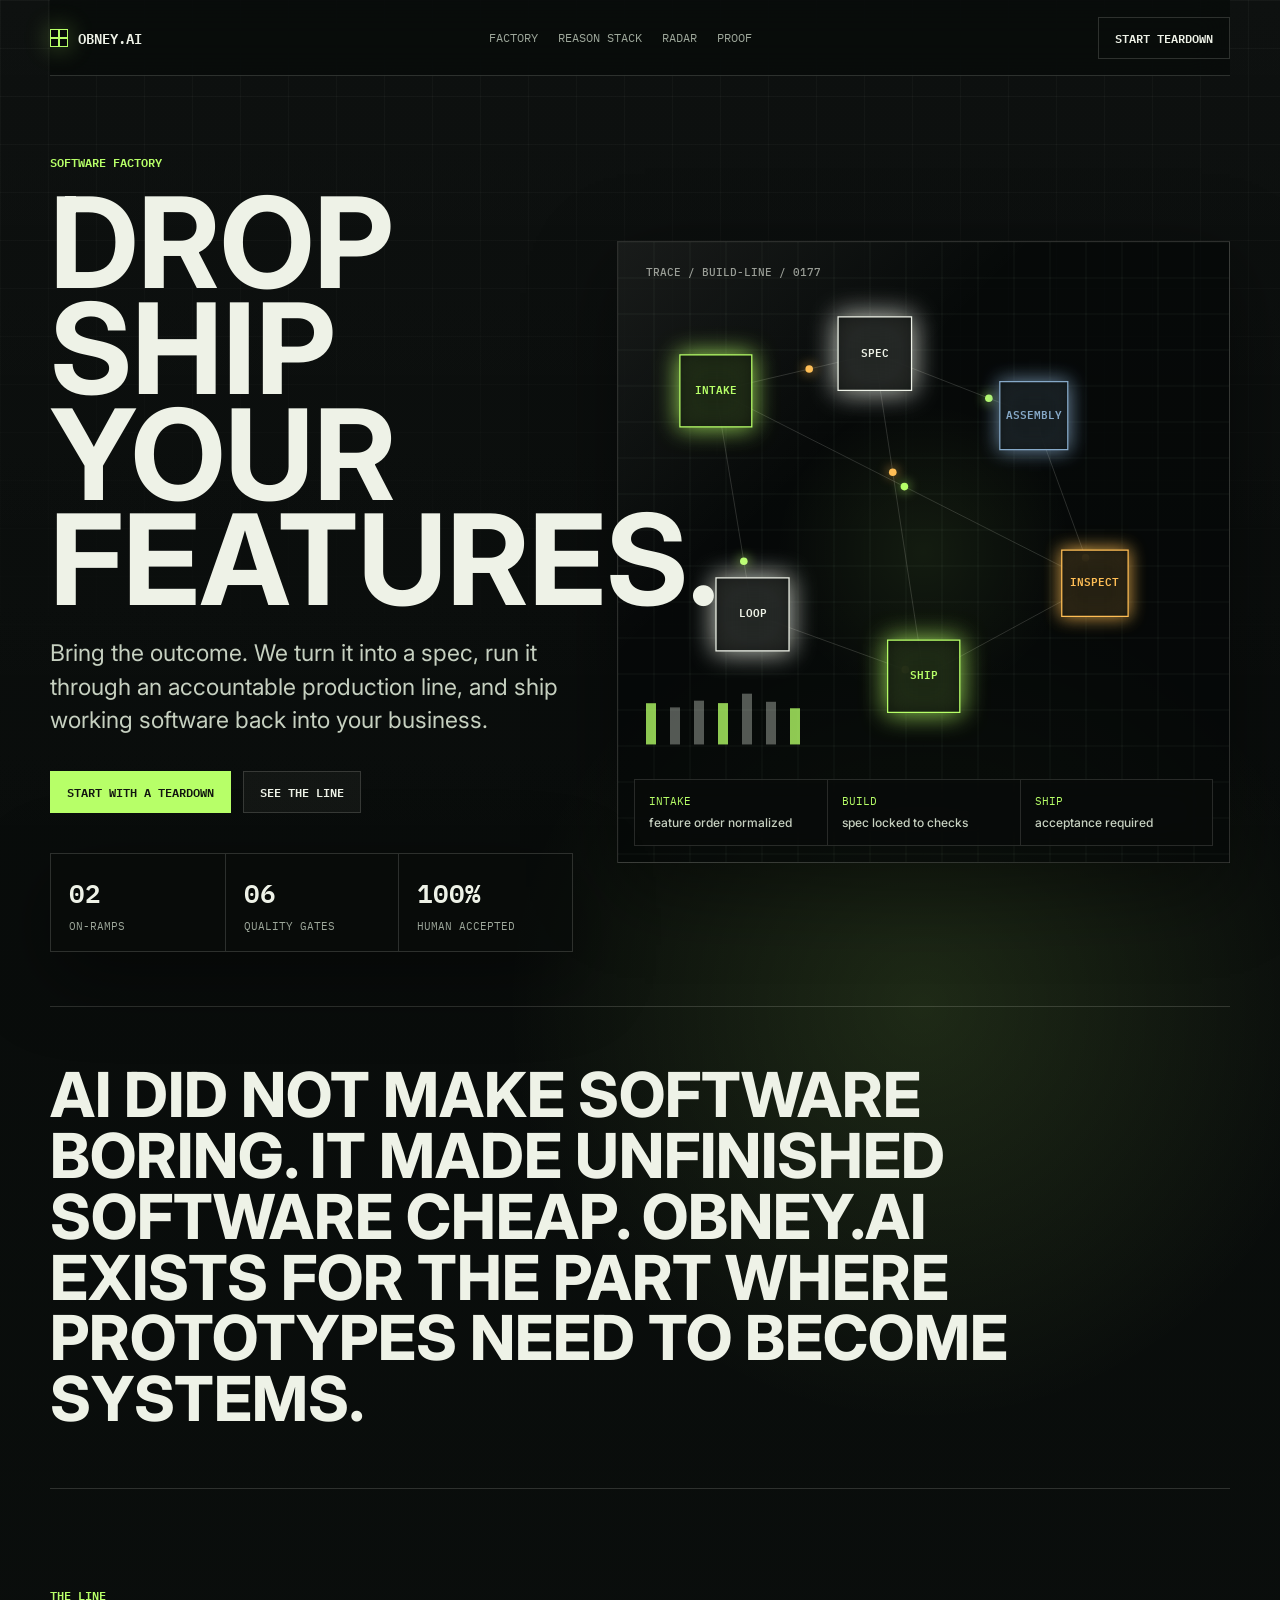
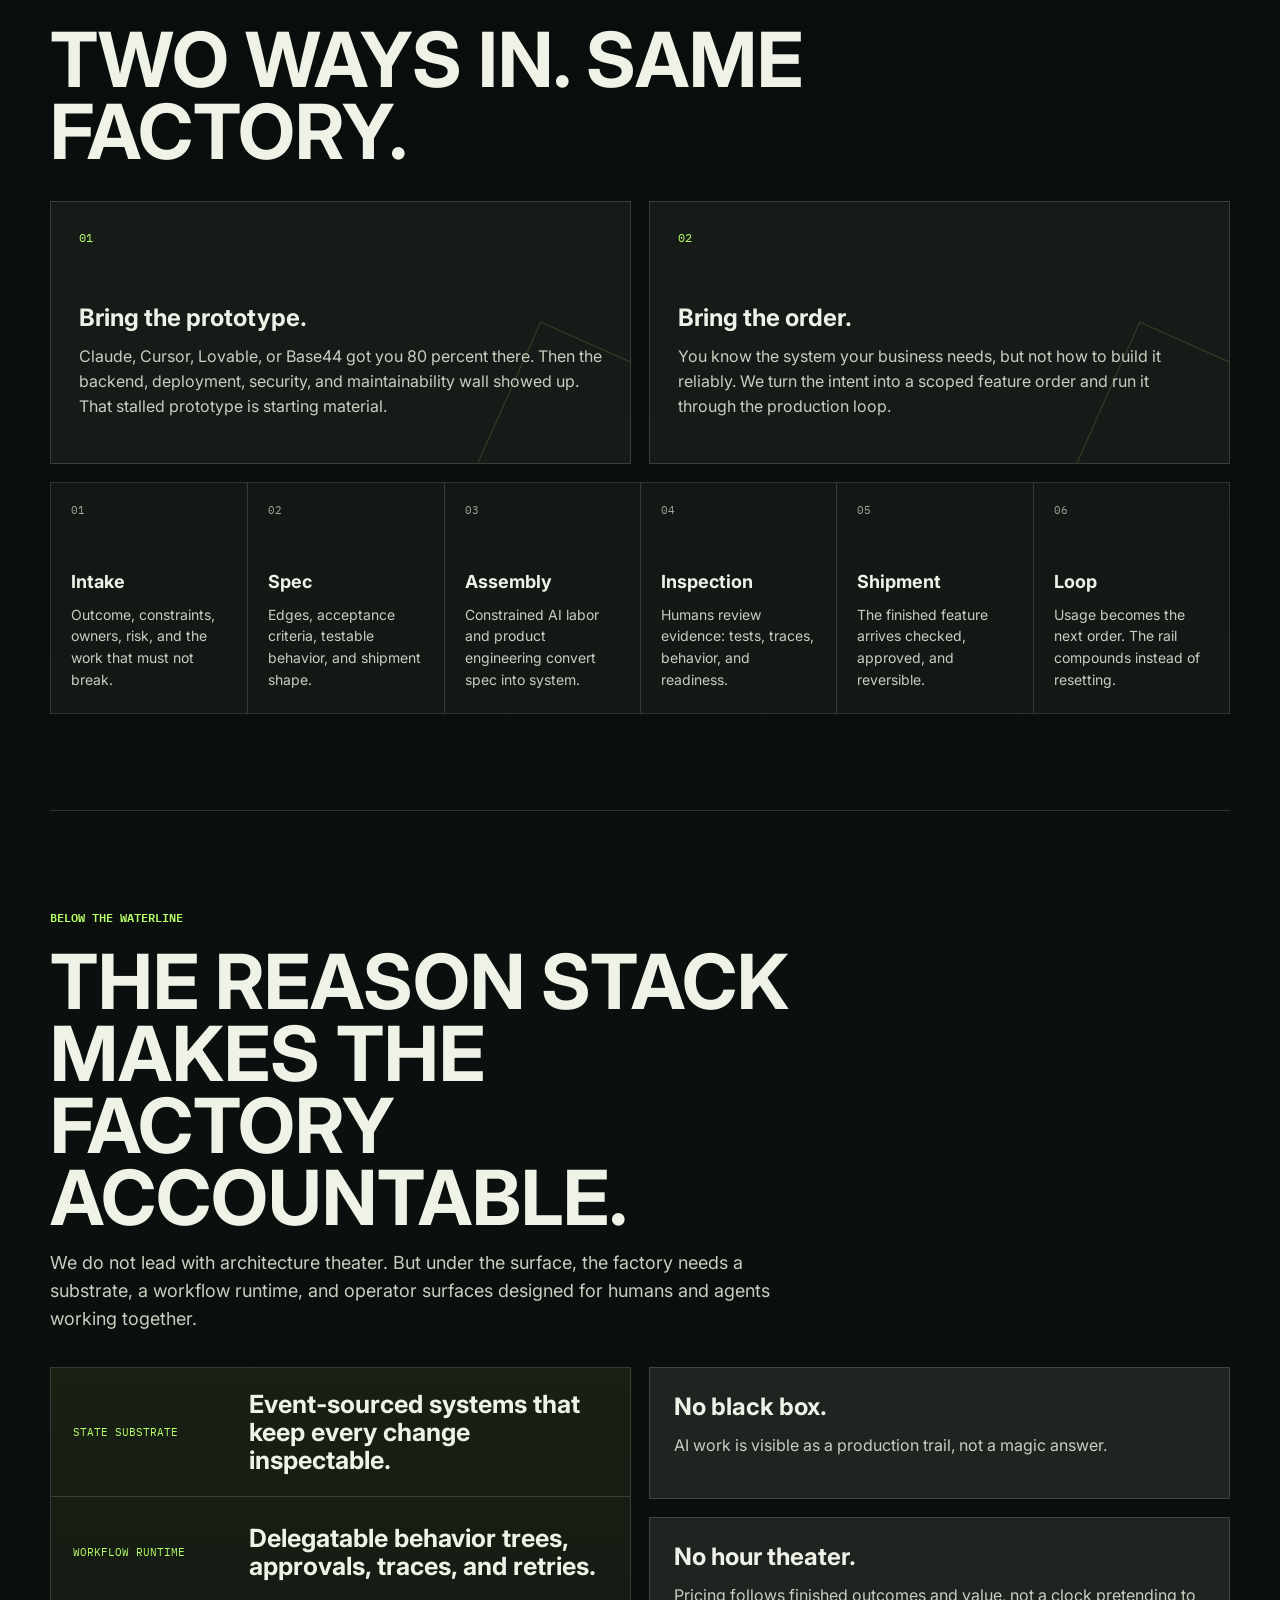
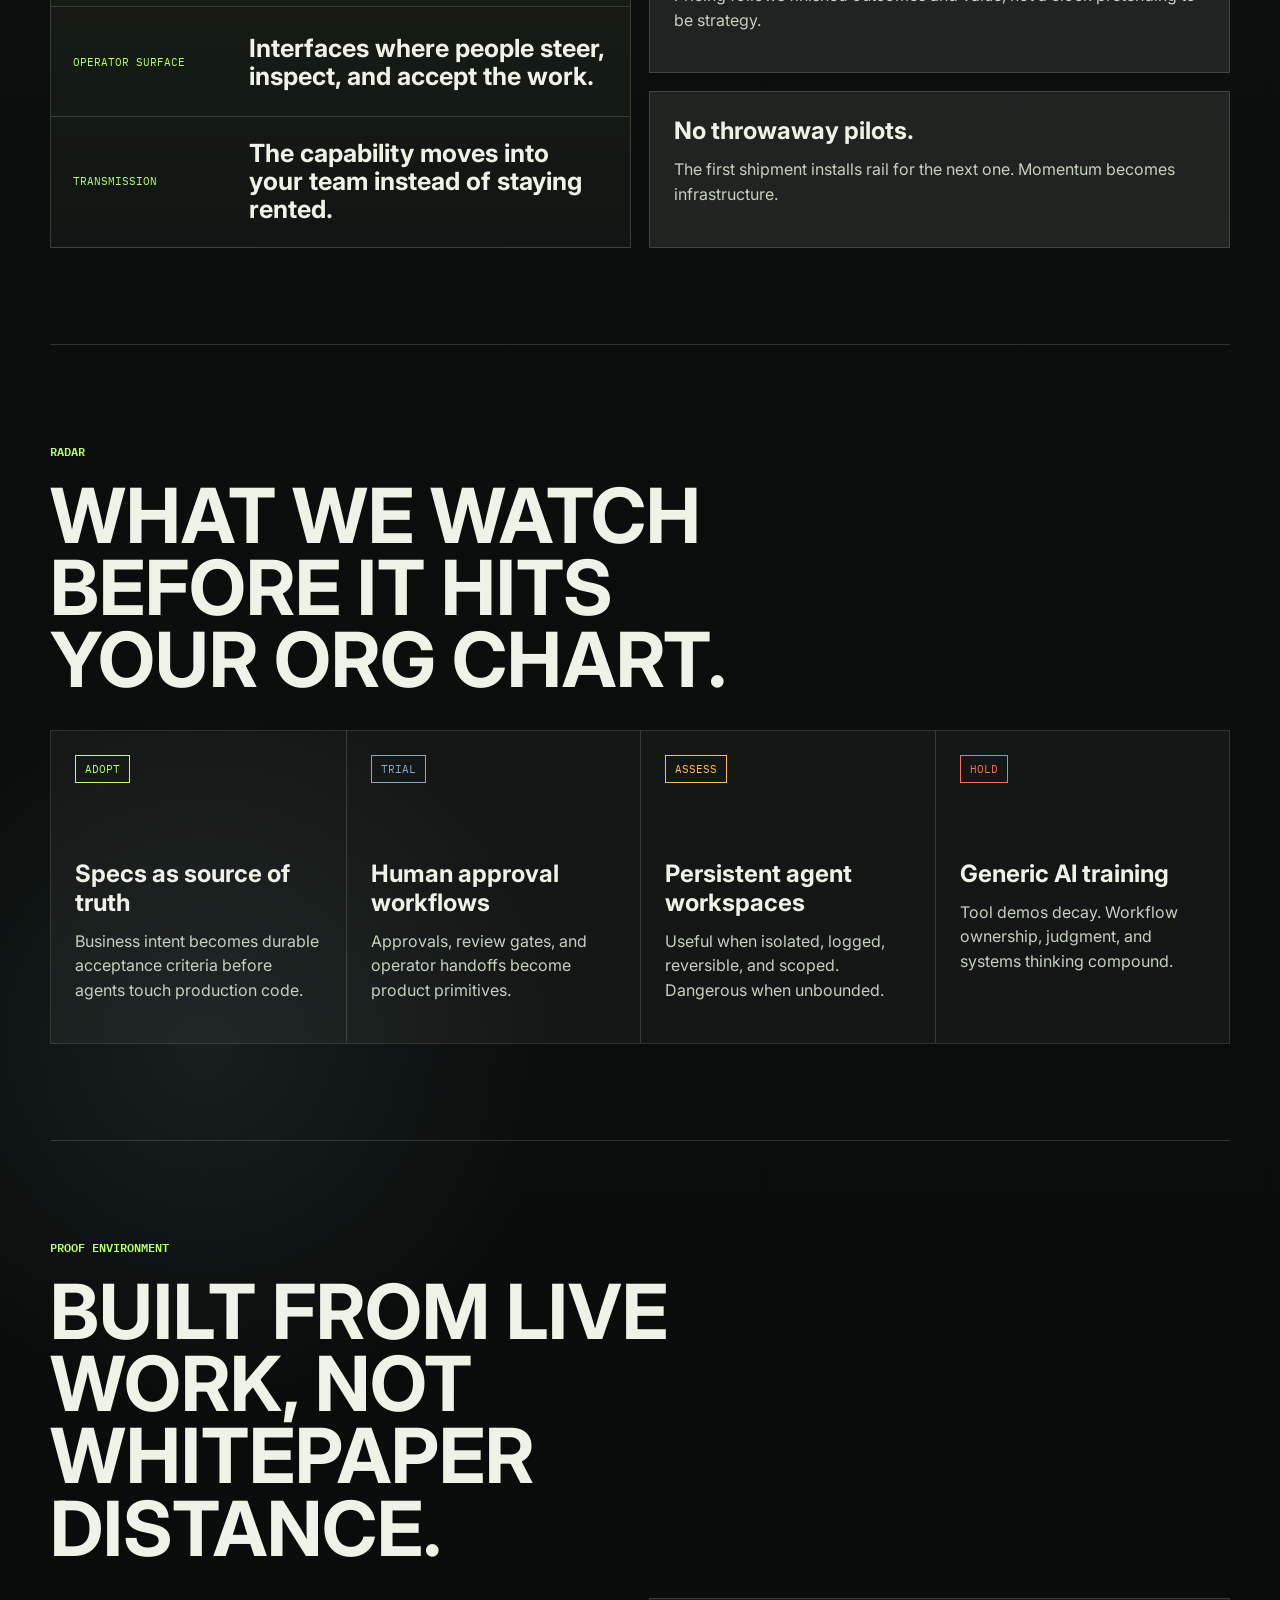
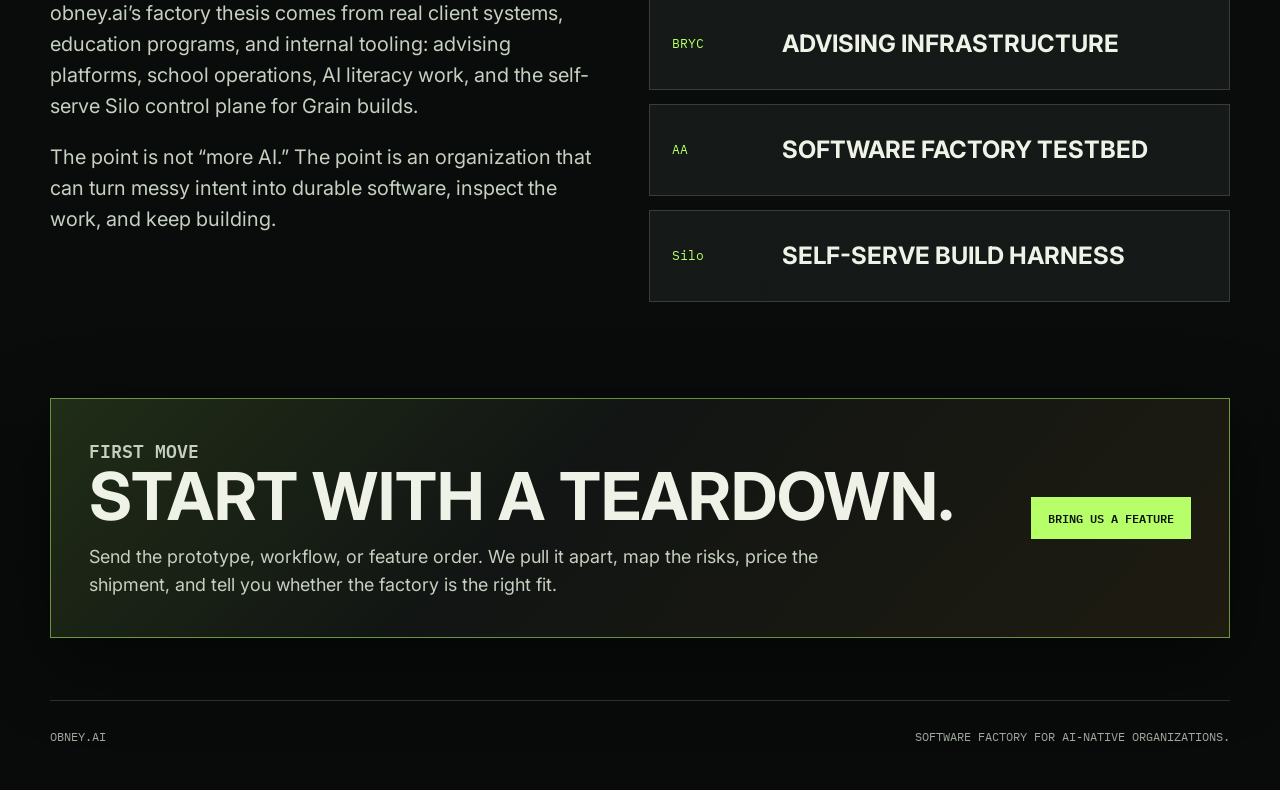
==== index.html @ befd11a7 "Build software factory landing page" ====
<!doctype html>
<html lang="en">
  <head>
    <meta charset="utf-8">
    <meta name="viewport" content="width=device-width, initial-scale=1">
    <title>obney.ai | Software Factory</title>
    <meta
      name="description"
      content="obney.ai builds the software factory inside your organization: reliable AI-native systems, last-mile software, and accountable production loops."
    >
    <meta property="og:title" content="obney.ai | Software Factory">
    <meta
      property="og:description"
      content="Bring the intent. We run the line. Finished software shows up checked, approved, and ready to use."
    >
    <meta property="og:type" content="website">
    <meta name="theme-color" content="#0b0f0d">
    <link rel="preconnect" href="https://fonts.googleapis.com">
    <link rel="preconnect" href="https://fonts.gstatic.com" crossorigin>
    <link
      href="https://fonts.googleapis.com/css2?family=IBM+Plex+Mono:wght@400;500;600&family=Inter:wght@400;500;600;700;800&display=swap"
      rel="stylesheet"
    >
    <link rel="stylesheet" href="styles.css">
  </head>
  <body>
    <div class="site-shell">
      <header class="nav" aria-label="Primary navigation">
        <a class="brand" href="#top" aria-label="obney.ai home">
          <span class="brand-mark" aria-hidden="true"></span>
          <span>obney.ai</span>
        </a>
        <nav class="nav-links">
          <a href="#factory">Factory</a>
          <a href="#reason-stack">Reason Stack</a>
          <a href="#radar">Radar</a>
          <a href="#proof">Proof</a>
        </nav>
        <a class="nav-cta" href="mailto:hello@obney.ai?subject=Software%20Factory%20Teardown">Start teardown</a>
      </header>

      <main id="top">
        <section class="hero" aria-labelledby="hero-title">
          <div class="hero-copy">
            <p class="eyebrow">Software Factory</p>
            <h1 id="hero-title">Drop ship your features.</h1>
            <p class="hero-lede">
              Bring the outcome. We turn it into a spec, run it through an accountable
              production line, and ship working software back into your business.
            </p>
            <div class="hero-actions" aria-label="Hero actions">
              <a class="button primary" href="mailto:hello@obney.ai?subject=Software%20Factory%20Teardown">Start with a teardown</a>
              <a class="button secondary" href="#factory">See the line</a>
            </div>
            <div class="signal-strip" aria-label="Factory signals">
              <div>
                <span class="signal-value">02</span>
                <span class="signal-label">on-ramps</span>
              </div>
              <div>
                <span class="signal-value">06</span>
                <span class="signal-label">quality gates</span>
              </div>
              <div>
                <span class="signal-value">100%</span>
                <span class="signal-label">human accepted</span>
              </div>
            </div>
          </div>

          <div class="hero-visual" aria-label="Animated map of the software factory">
            <canvas id="factory-canvas" width="900" height="760"></canvas>
            <div class="visual-console" aria-hidden="true">
              <div class="console-row">
                <span>INTAKE</span>
                <strong>feature order normalized</strong>
              </div>
              <div class="console-row">
                <span>BUILD</span>
                <strong>spec locked to checks</strong>
              </div>
              <div class="console-row">
                <span>SHIP</span>
                <strong>acceptance required</strong>
              </div>
            </div>
          </div>
        </section>

        <section class="section compact" aria-label="Positioning statement">
          <p class="statement">
            AI did not make software boring. It made unfinished software cheap.
            obney.ai exists for the part where prototypes need to become systems.
          </p>
        </section>

        <section class="section" id="factory" aria-labelledby="factory-title">
          <div class="section-head">
            <p class="eyebrow">The line</p>
            <h2 id="factory-title">Two ways in. Same factory.</h2>
          </div>

          <div class="split-grid">
            <article class="entry-panel">
              <span class="panel-index">01</span>
              <h3>Bring the prototype.</h3>
              <p>
                Claude, Cursor, Lovable, or Base44 got you 80 percent there. Then
                the backend, deployment, security, and maintainability wall showed up.
                That stalled prototype is starting material.
              </p>
            </article>
            <article class="entry-panel">
              <span class="panel-index">02</span>
              <h3>Bring the order.</h3>
              <p>
                You know the system your business needs, but not how to build it
                reliably. We turn the intent into a scoped feature order and run it
                through the production loop.
              </p>
            </article>
          </div>

          <div class="process" aria-label="Software factory process">
            <div class="process-step">
              <span>01</span>
              <h3>Intake</h3>
              <p>Outcome, constraints, owners, risk, and the work that must not break.</p>
            </div>
            <div class="process-step">
              <span>02</span>
              <h3>Spec</h3>
              <p>Edges, acceptance criteria, testable behavior, and shipment shape.</p>
            </div>
            <div class="process-step">
              <span>03</span>
              <h3>Assembly</h3>
              <p>Constrained AI labor and product engineering convert spec into system.</p>
            </div>
            <div class="process-step">
              <span>04</span>
              <h3>Inspection</h3>
              <p>Humans review evidence: tests, traces, behavior, and readiness.</p>
            </div>
            <div class="process-step">
              <span>05</span>
              <h3>Shipment</h3>
              <p>The finished feature arrives checked, approved, and reversible.</p>
            </div>
            <div class="process-step">
              <span>06</span>
              <h3>Loop</h3>
              <p>Usage becomes the next order. The rail compounds instead of resetting.</p>
            </div>
          </div>
        </section>

        <section class="section reason-section" id="reason-stack" aria-labelledby="reason-title">
          <div class="section-head">
            <p class="eyebrow">Below the waterline</p>
            <h2 id="reason-title">The Reason Stack makes the factory accountable.</h2>
            <p>
              We do not lead with architecture theater. But under the surface, the
              factory needs a substrate, a workflow runtime, and operator surfaces
              designed for humans and agents working together.
            </p>
          </div>

          <div class="stack-grid">
            <div class="stack-rail" aria-label="Reason Stack layers">
              <div class="stack-layer">
                <span>State substrate</span>
                <strong>Event-sourced systems that keep every change inspectable.</strong>
              </div>
              <div class="stack-layer">
                <span>Workflow runtime</span>
                <strong>Delegatable behavior trees, approvals, traces, and retries.</strong>
              </div>
              <div class="stack-layer">
                <span>Operator surface</span>
                <strong>Interfaces where people steer, inspect, and accept the work.</strong>
              </div>
              <div class="stack-layer">
                <span>Transmission</span>
                <strong>The capability moves into your team instead of staying rented.</strong>
              </div>
            </div>

            <div class="principles">
              <article>
                <h3>No black box.</h3>
                <p>AI work is visible as a production trail, not a magic answer.</p>
              </article>
              <article>
                <h3>No hour theater.</h3>
                <p>Pricing follows finished outcomes and value, not a clock pretending to be strategy.</p>
              </article>
              <article>
                <h3>No throwaway pilots.</h3>
                <p>The first shipment installs rail for the next one. Momentum becomes infrastructure.</p>
              </article>
            </div>
          </div>
        </section>

        <section class="section" id="radar" aria-labelledby="radar-title">
          <div class="section-head">
            <p class="eyebrow">Radar</p>
            <h2 id="radar-title">What we watch before it hits your org chart.</h2>
          </div>

          <div class="radar-board">
            <article>
              <span class="status adopt">Adopt</span>
              <h3>Specs as source of truth</h3>
              <p>Business intent becomes durable acceptance criteria before agents touch production code.</p>
            </article>
            <article>
              <span class="status trial">Trial</span>
              <h3>Human approval workflows</h3>
              <p>Approvals, review gates, and operator handoffs become product primitives.</p>
            </article>
            <article>
              <span class="status assess">Assess</span>
              <h3>Persistent agent workspaces</h3>
              <p>Useful when isolated, logged, reversible, and scoped. Dangerous when unbounded.</p>
            </article>
            <article>
              <span class="status hold">Hold</span>
              <h3>Generic AI training</h3>
              <p>Tool demos decay. Workflow ownership, judgment, and systems thinking compound.</p>
            </article>
          </div>
        </section>

        <section class="section proof-section" id="proof" aria-labelledby="proof-title">
          <div class="section-head">
            <p class="eyebrow">Proof environment</p>
            <h2 id="proof-title">Built from live work, not whitepaper distance.</h2>
          </div>

          <div class="proof-layout">
            <div class="proof-copy">
              <p>
                obney.ai’s factory thesis comes from real client systems, education
                programs, and internal tooling: advising platforms, school operations,
                AI literacy work, and the self-serve Silo control plane for Grain builds.
              </p>
              <p>
                The point is not “more AI.” The point is an organization that can turn
                messy intent into durable software, inspect the work, and keep building.
              </p>
            </div>
            <div class="proof-metrics" aria-label="Proof metrics">
              <div>
                <span>BRYC</span>
                <strong>advising infrastructure</strong>
              </div>
              <div>
                <span>AA</span>
                <strong>software factory testbed</strong>
              </div>
              <div>
                <span>Silo</span>
                <strong>self-serve build harness</strong>
              </div>
            </div>
          </div>
        </section>

        <section class="section teardown" aria-labelledby="teardown-title">
          <div>
            <p class="eyebrow">First move</p>
            <h2 id="teardown-title">Start with a teardown.</h2>
            <p>
              Send the prototype, workflow, or feature order. We pull it apart,
              map the risks, price the shipment, and tell you whether the factory is
              the right fit.
            </p>
          </div>
          <a class="button primary" href="mailto:hello@obney.ai?subject=Software%20Factory%20Teardown">Bring us a feature</a>
        </section>
      </main>
    </div>

    <footer class="footer">
      <span>obney.ai</span>
      <span>Software factory for AI-native organizations.</span>
    </footer>

    <script src="script.js"></script>
  </body>
</html>
---- styles.css ----
:root {
  color-scheme: dark;
  --bg: #080b0a;
  --bg-2: #0d120f;
  --panel: rgba(238, 242, 231, 0.055);
  --panel-strong: rgba(238, 242, 231, 0.095);
  --line: rgba(238, 242, 231, 0.16);
  --line-bright: rgba(183, 255, 104, 0.52);
  --text: #eef2e7;
  --muted: #9ea89b;
  --soft: #c6d0c0;
  --acid: #b7ff68;
  --amber: #ffbe55;
  --steel: #86a9c8;
  --red: #ff6d5f;
  --shadow: 0 24px 80px rgba(0, 0, 0, 0.45);
}

* {
  box-sizing: border-box;
}

html {
  scroll-behavior: smooth;
}

body {
  margin: 0;
  background:
    radial-gradient(circle at 72% 18%, rgba(183, 255, 104, 0.12), transparent 26rem),
    radial-gradient(circle at 16% 76%, rgba(134, 169, 200, 0.11), transparent 22rem),
    linear-gradient(180deg, #080b0a 0%, #0b0f0d 48%, #080b0a 100%);
  color: var(--text);
  font-family: Inter, system-ui, -apple-system, BlinkMacSystemFont, "Segoe UI", sans-serif;
  letter-spacing: 0;
}

body::before {
  position: fixed;
  inset: 0;
  z-index: -2;
  content: "";
  background-image:
    linear-gradient(rgba(238, 242, 231, 0.04) 1px, transparent 1px),
    linear-gradient(90deg, rgba(238, 242, 231, 0.035) 1px, transparent 1px);
  background-size: 48px 48px;
  mask-image: linear-gradient(to bottom, black, transparent 84%);
}

body::after {
  position: fixed;
  inset: 0;
  z-index: -1;
  pointer-events: none;
  content: "";
  background: linear-gradient(rgba(255, 255, 255, 0.025), rgba(255, 255, 255, 0));
  mix-blend-mode: screen;
}

a {
  color: inherit;
  text-decoration: none;
}

.site-shell {
  width: min(1180px, calc(100% - 32px));
  margin: 0 auto;
}

.nav {
  position: sticky;
  top: 0;
  z-index: 20;
  display: grid;
  grid-template-columns: auto 1fr auto;
  align-items: center;
  gap: 24px;
  min-height: 76px;
  border-bottom: 1px solid var(--line);
  background: rgba(8, 11, 10, 0.82);
  backdrop-filter: blur(18px);
}

.brand,
.nav-links,
.nav-cta,
.button,
.eyebrow,
.signal-label,
.signal-value,
.panel-index,
.process-step span,
.stack-layer span,
.status,
.proof-metrics span,
.footer {
  font-family: "IBM Plex Mono", monospace;
}

.brand {
  display: inline-flex;
  align-items: center;
  gap: 10px;
  font-size: 14px;
  font-weight: 600;
  text-transform: uppercase;
}

.brand-mark {
  width: 18px;
  height: 18px;
  border: 1px solid var(--acid);
  background:
    linear-gradient(90deg, transparent 46%, var(--acid) 46% 54%, transparent 54%),
    linear-gradient(transparent 46%, var(--acid) 46% 54%, transparent 54%);
  box-shadow: 0 0 24px rgba(183, 255, 104, 0.38);
}

.nav-links {
  display: flex;
  justify-content: center;
  gap: 20px;
  color: var(--muted);
  font-size: 12px;
  text-transform: uppercase;
}

.nav-links a {
  transition: color 160ms ease;
}

.nav-links a:hover {
  color: var(--text);
}

.nav-cta,
.button {
  display: inline-flex;
  align-items: center;
  justify-content: center;
  min-height: 42px;
  padding: 0 16px;
  border: 1px solid var(--line);
  font-size: 12px;
  font-weight: 600;
  text-transform: uppercase;
  transition: transform 160ms ease, border-color 160ms ease, background 160ms ease;
}

.nav-cta:hover,
.button:hover {
  transform: translateY(-1px);
  border-color: rgba(183, 255, 104, 0.62);
}

.button.primary {
  background: var(--acid);
  color: #11150f;
  border-color: var(--acid);
}

.button.secondary {
  background: rgba(238, 242, 231, 0.04);
}

.hero {
  display: grid;
  grid-template-columns: minmax(0, 0.92fr) minmax(380px, 1.08fr);
  gap: 44px;
  min-height: calc(100vh - 76px);
  align-items: center;
  padding: 76px 0 54px;
}

.hero-copy {
  position: relative;
  z-index: 2;
}

.eyebrow {
  margin: 0 0 18px;
  color: var(--acid);
  font-size: 12px;
  font-weight: 600;
  letter-spacing: 0;
  text-transform: uppercase;
}

h1,
h2,
h3,
p {
  margin-top: 0;
}

h1 {
  max-width: 720px;
  margin-bottom: 24px;
  font-size: clamp(64px, 11vw, 126px);
  line-height: 0.84;
  letter-spacing: 0;
  text-transform: uppercase;
}

.hero-lede {
  max-width: 600px;
  color: var(--soft);
  font-size: clamp(18px, 2vw, 23px);
  line-height: 1.45;
}

.hero-actions {
  display: flex;
  flex-wrap: wrap;
  gap: 12px;
  margin: 34px 0 40px;
}

.signal-strip {
  display: grid;
  grid-template-columns: repeat(3, minmax(0, 1fr));
  border: 1px solid var(--line);
  background: rgba(8, 11, 10, 0.64);
  box-shadow: var(--shadow);
}

.signal-strip > div {
  min-width: 0;
  padding: 18px;
}

.signal-strip > div + div {
  border-left: 1px solid var(--line);
}

.signal-value {
  display: block;
  margin-bottom: 7px;
  color: var(--text);
  font-size: clamp(18px, 2.2vw, 26px);
  font-weight: 600;
}

.signal-label {
  display: block;
  color: var(--muted);
  font-size: 11px;
  text-transform: uppercase;
}

.hero-visual {
  position: relative;
  min-height: 620px;
  border: 1px solid var(--line);
  overflow: hidden;
  background:
    linear-gradient(135deg, rgba(238, 242, 231, 0.08), transparent 34%),
    radial-gradient(circle at 50% 50%, rgba(183, 255, 104, 0.08), transparent 34%),
    rgba(5, 8, 7, 0.72);
  box-shadow: var(--shadow);
}

#factory-canvas {
  display: block;
  width: 100%;
  height: 100%;
  min-height: 620px;
}

.visual-console {
  position: absolute;
  right: 16px;
  bottom: 16px;
  left: 16px;
  display: grid;
  grid-template-columns: repeat(3, minmax(0, 1fr));
  border: 1px solid rgba(238, 242, 231, 0.14);
  background: rgba(8, 11, 10, 0.78);
  backdrop-filter: blur(14px);
}

.console-row {
  min-width: 0;
  padding: 14px;
}

.console-row + .console-row {
  border-left: 1px solid rgba(238, 242, 231, 0.14);
}

.console-row span,
.console-row strong {
  display: block;
  overflow-wrap: anywhere;
}

.console-row span {
  margin-bottom: 7px;
  color: var(--acid);
  font-family: "IBM Plex Mono", monospace;
  font-size: 11px;
}

.console-row strong {
  color: var(--soft);
  font-size: 12px;
  font-weight: 500;
  line-height: 1.35;
}

.section {
  padding: 96px 0;
  border-top: 1px solid var(--line);
}

.section.compact {
  padding: 58px 0;
}

.statement {
  width: min(980px, 100%);
  margin: 0;
  color: var(--text);
  font-size: clamp(30px, 5vw, 62px);
  font-weight: 750;
  line-height: 0.98;
  text-transform: uppercase;
}

.section-head {
  max-width: 760px;
  margin-bottom: 34px;
}

.section-head h2,
.teardown h2 {
  margin-bottom: 16px;
  font-size: clamp(36px, 6vw, 76px);
  line-height: 0.95;
  letter-spacing: 0;
  text-transform: uppercase;
}

.section-head p:not(.eyebrow),
.teardown p {
  color: var(--soft);
  font-size: 18px;
  line-height: 1.55;
}

.split-grid,
.stack-grid,
.proof-layout {
  display: grid;
  grid-template-columns: repeat(2, minmax(0, 1fr));
  gap: 18px;
}

.entry-panel,
.process-step,
.principles article,
.radar-board article,
.proof-metrics div {
  border: 1px solid var(--line);
  background: var(--panel);
}

.entry-panel {
  position: relative;
  min-height: 260px;
  padding: 28px;
  overflow: hidden;
}

.entry-panel::after {
  position: absolute;
  right: -40px;
  bottom: -58px;
  width: 170px;
  height: 170px;
  border: 1px solid rgba(183, 255, 104, 0.18);
  content: "";
  transform: rotate(24deg);
}

.panel-index {
  display: block;
  margin-bottom: 58px;
  color: var(--acid);
  font-size: 12px;
}

.entry-panel h3,
.process-step h3,
.principles h3,
.radar-board h3 {
  margin-bottom: 12px;
  font-size: 24px;
  letter-spacing: 0;
}

.entry-panel p,
.process-step p,
.principles p,
.radar-board p,
.proof-copy p {
  color: var(--soft);
  line-height: 1.55;
}

.process {
  display: grid;
  grid-template-columns: repeat(6, minmax(0, 1fr));
  margin-top: 18px;
  border: 1px solid var(--line);
}

.process-step {
  min-height: 230px;
  padding: 20px;
  border: 0;
  background: rgba(238, 242, 231, 0.045);
}

.process-step + .process-step {
  border-left: 1px solid var(--line);
}

.process-step span {
  display: block;
  margin-bottom: 54px;
  color: var(--muted);
  font-size: 11px;
}

.process-step h3 {
  font-size: 18px;
}

.process-step p {
  margin-bottom: 0;
  font-size: 14px;
}

.reason-section {
  position: relative;
}

.stack-rail {
  border: 1px solid var(--line);
  background: linear-gradient(180deg, rgba(183, 255, 104, 0.08), rgba(238, 242, 231, 0.035));
}

.stack-layer {
  display: grid;
  grid-template-columns: 160px 1fr;
  gap: 16px;
  min-height: 110px;
  padding: 22px;
  align-items: center;
}

.stack-layer + .stack-layer {
  border-top: 1px solid var(--line);
}

.stack-layer span {
  color: var(--acid);
  font-size: 11px;
  text-transform: uppercase;
}

.stack-layer strong {
  font-size: clamp(18px, 2vw, 25px);
  line-height: 1.12;
}

.principles {
  display: grid;
  gap: 18px;
}

.principles article {
  padding: 24px;
  background: var(--panel-strong);
}

.radar-board {
  display: grid;
  grid-template-columns: repeat(4, minmax(0, 1fr));
  border: 1px solid var(--line);
}

.radar-board article {
  min-height: 300px;
  padding: 24px;
  border: 0;
  background: rgba(238, 242, 231, 0.045);
}

.radar-board article + article {
  border-left: 1px solid var(--line);
}

.status {
  display: inline-flex;
  margin-bottom: 76px;
  padding: 6px 9px;
  border: 1px solid currentColor;
  font-size: 11px;
  text-transform: uppercase;
}

.status.adopt {
  color: var(--acid);
}

.status.trial {
  color: var(--steel);
}

.status.assess {
  color: var(--amber);
}

.status.hold {
  color: var(--red);
}

.proof-copy {
  padding-right: 28px;
}

.proof-copy p {
  font-size: 20px;
}

.proof-metrics {
  display: grid;
  gap: 14px;
}

.proof-metrics div {
  display: grid;
  grid-template-columns: 92px 1fr;
  gap: 18px;
  min-height: 92px;
  padding: 22px;
  align-items: center;
}

.proof-metrics span {
  color: var(--acid);
  font-size: 13px;
}

.proof-metrics strong {
  font-size: 24px;
  line-height: 1.05;
  text-transform: uppercase;
}

.teardown {
  display: grid;
  grid-template-columns: minmax(0, 1fr) auto;
  gap: 28px;
  align-items: center;
  margin-bottom: 62px;
  padding: 38px;
  border: 1px solid var(--line-bright);
  background:
    linear-gradient(135deg, rgba(183, 255, 104, 0.14), rgba(238, 242, 231, 0.045) 42%, rgba(255, 190, 85, 0.09));
  box-shadow: var(--shadow);
}

.teardown h2 {
  font-size: clamp(34px, 6vw, 66px);
}

.teardown p {
  max-width: 780px;
  margin-bottom: 0;
}

.footer {
  display: flex;
  justify-content: space-between;
  gap: 20px;
  width: min(1180px, calc(100% - 32px));
  margin: 0 auto;
  padding: 28px 0 46px;
  color: var(--muted);
  border-top: 1px solid var(--line);
  font-size: 12px;
  text-transform: uppercase;
}

@media (max-width: 980px) {
  .nav {
    grid-template-columns: 1fr auto;
  }

  .nav-links {
    display: none;
  }

  .hero {
    grid-template-columns: 1fr;
    min-height: auto;
    padding-top: 62px;
  }

  .hero-visual {
    min-height: 560px;
  }

  #factory-canvas {
    min-height: 560px;
  }

  .process,
  .radar-board {
    grid-template-columns: repeat(2, minmax(0, 1fr));
  }

  .process-step {
    border-top: 1px solid var(--line);
  }

  .process-step + .process-step,
  .radar-board article + article {
    border-left: 0;
  }

  .process-step:nth-child(1),
  .process-step:nth-child(2) {
    border-top: 0;
  }

  .process-step:nth-child(even),
  .radar-board article:nth-child(even) {
    border-left: 1px solid var(--line);
  }
}

@media (max-width: 720px) {
  .site-shell,
  .footer {
    width: min(100% - 22px, 1180px);
  }

  .nav {
    min-height: 66px;
    gap: 12px;
  }

  .nav-cta {
    min-height: 38px;
    padding: 0 10px;
    font-size: 10px;
  }

  .hero {
    gap: 28px;
    padding: 44px 0 34px;
  }

  h1 {
    font-size: clamp(52px, 18vw, 84px);
  }

  .hero-lede,
  .section-head p:not(.eyebrow),
  .teardown p,
  .proof-copy p {
    font-size: 16px;
  }

  .hero-actions {
    display: grid;
  }

  .signal-strip,
  .split-grid,
  .stack-grid,
  .proof-layout,
  .teardown,
  .footer {
    grid-template-columns: 1fr;
  }

  .signal-strip > div + div {
    border-top: 1px solid var(--line);
    border-left: 0;
  }

  .hero-visual {
    min-height: 480px;
  }

  #factory-canvas {
    min-height: 480px;
  }

  .visual-console {
    grid-template-columns: 1fr;
  }

  .console-row + .console-row {
    border-top: 1px solid rgba(238, 242, 231, 0.14);
    border-left: 0;
  }

  .section {
    padding: 72px 0;
  }

  .statement {
    font-size: clamp(29px, 11vw, 48px);
  }

  .process,
  .radar-board {
    grid-template-columns: 1fr;
  }

  .process-step,
  .process-step:nth-child(2),
  .radar-board article {
    border-top: 1px solid var(--line);
  }

  .process-step:first-child,
  .radar-board article:first-child {
    border-top: 0;
  }

  .process-step:nth-child(even),
  .radar-board article:nth-child(even) {
    border-left: 0;
  }

  .stack-layer,
  .proof-metrics div {
    grid-template-columns: 1fr;
  }

  .proof-copy {
    padding-right: 0;
  }

  .teardown {
    padding: 24px;
  }
}

@media (prefers-reduced-motion: reduce) {
  html {
    scroll-behavior: auto;
  }

  *,
  *::before,
  *::after {
    animation-duration: 0.01ms !important;
    animation-iteration-count: 1 !important;
    transition-duration: 0.01ms !important;
  }
}
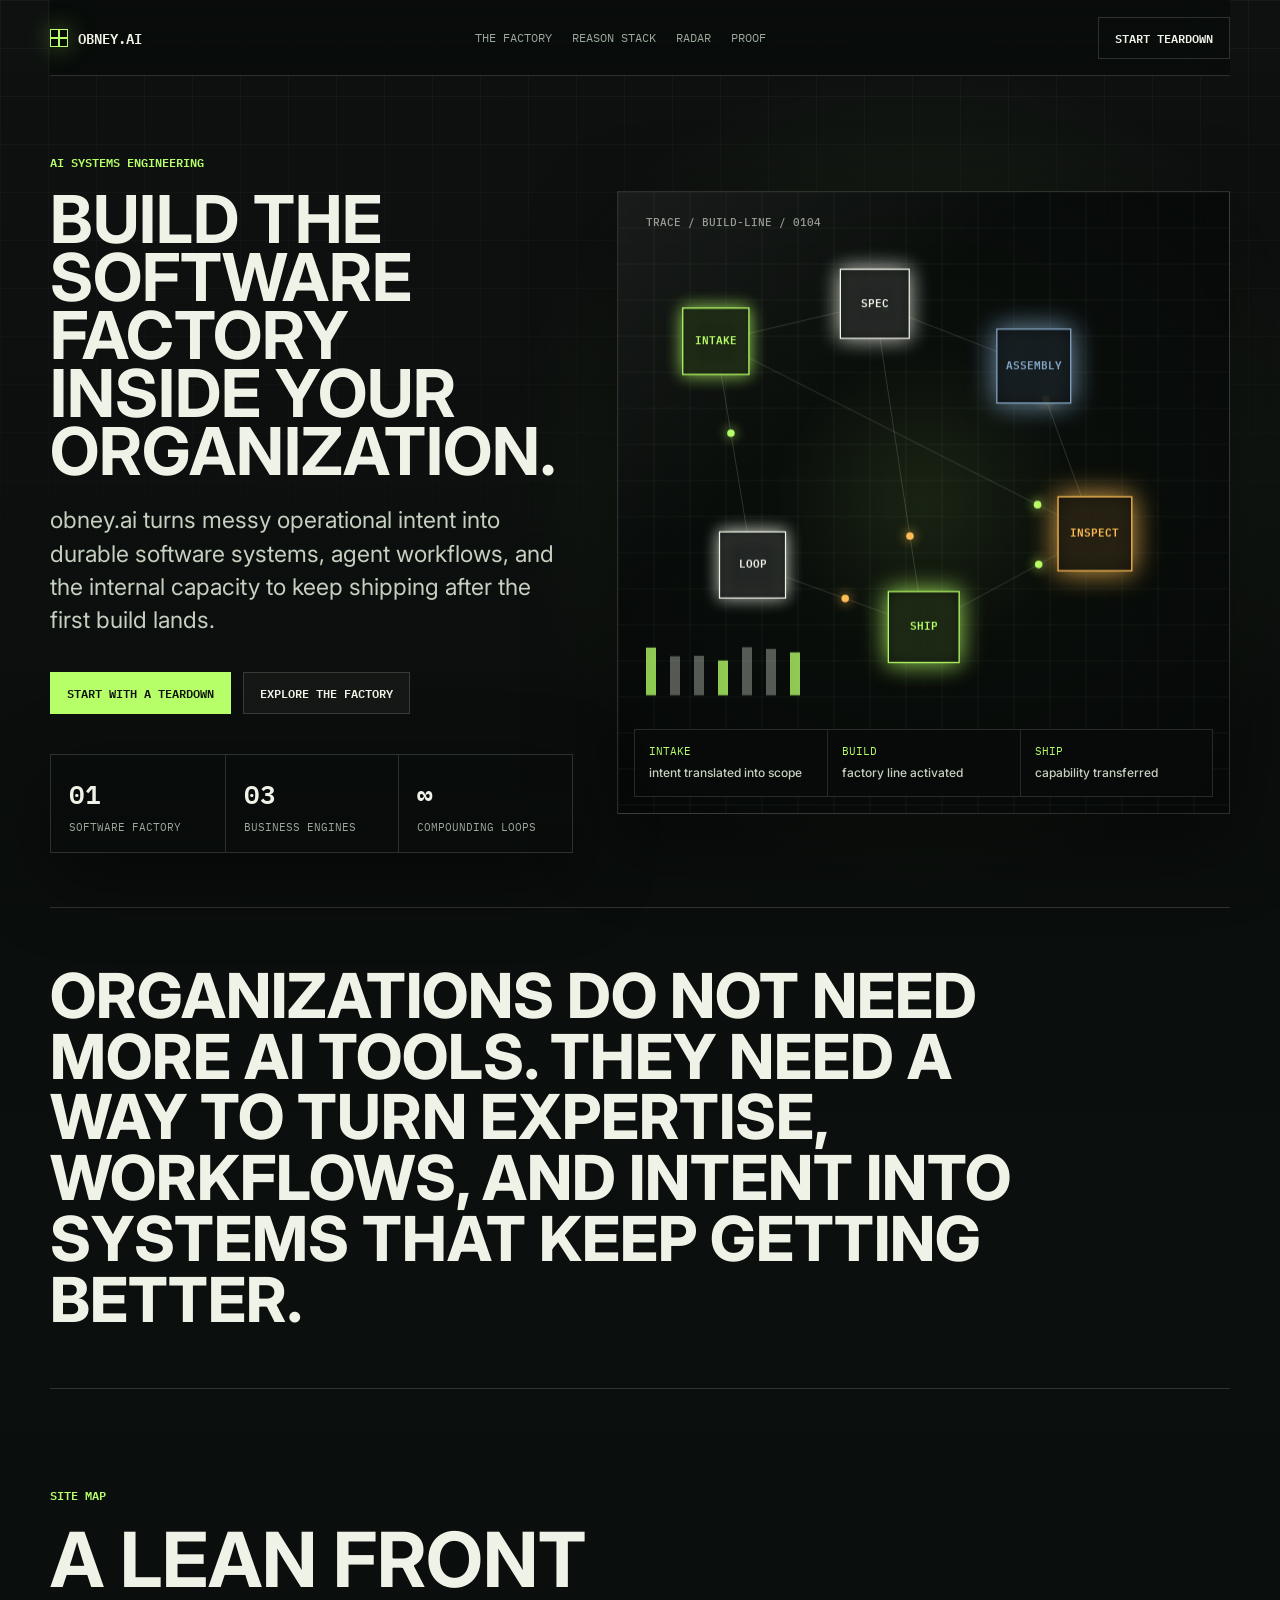
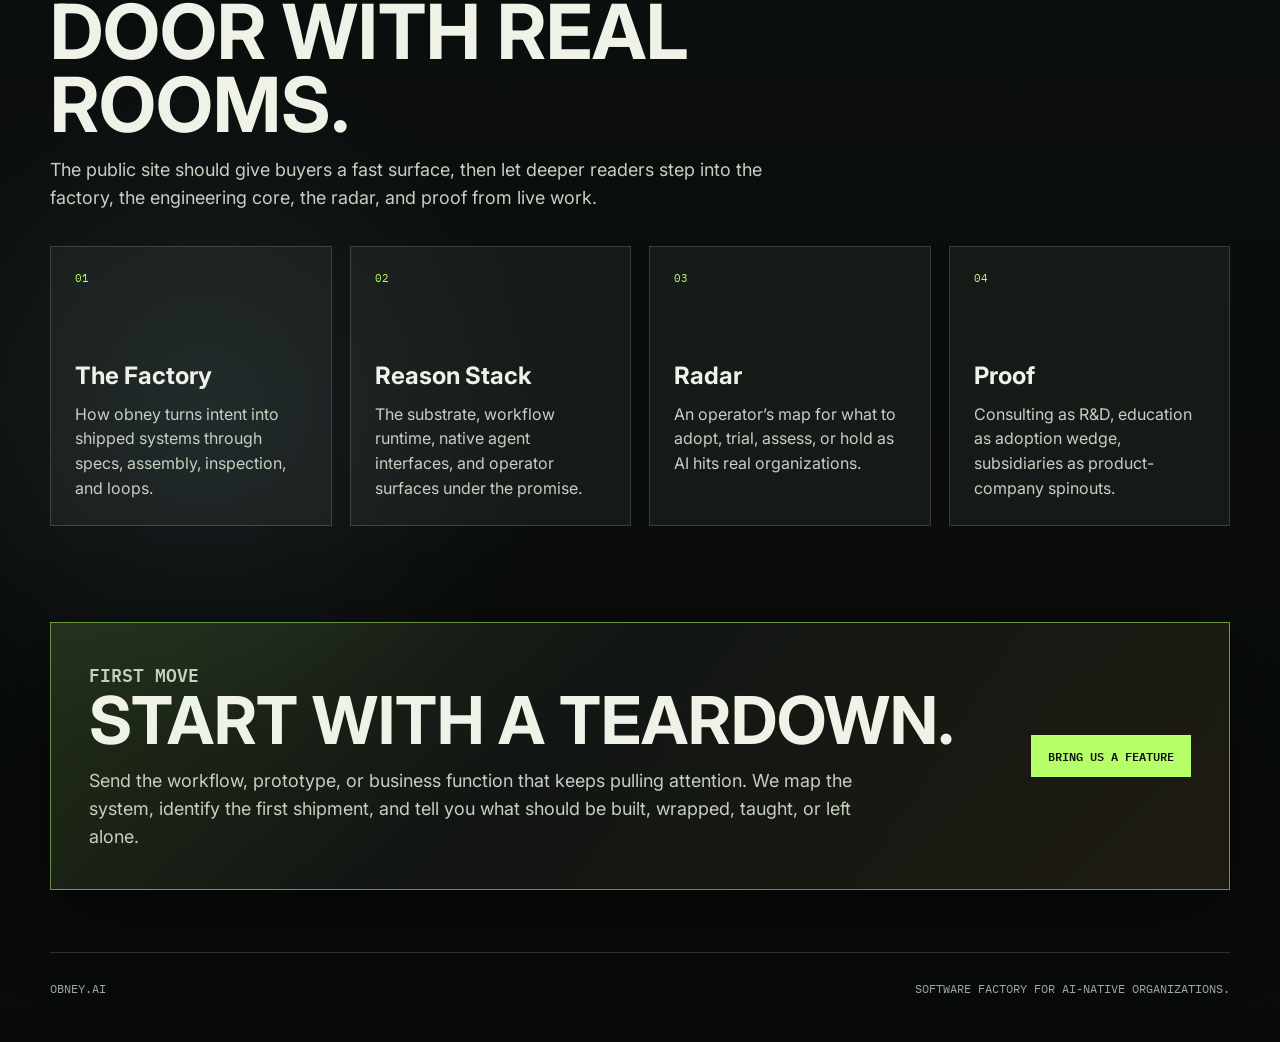
==== commit a2bb4587: "Convert concept into multipage Obney site" ====
--- a/index.html
+++ b/index.html
@@ -3,16 +3,13 @@
   <head>
     <meta charset="utf-8">
     <meta name="viewport" content="width=device-width, initial-scale=1">
-    <title>obney.ai | Software Factory</title>
+    <title>obney.ai | AI Systems Engineering</title>
     <meta
       name="description"
-      content="obney.ai builds the software factory inside your organization: reliable AI-native systems, last-mile software, and accountable production loops."
+      content="obney.ai builds software factories inside organizations: AI-native systems, operator workflows, and durable production capacity."
     >
-    <meta property="og:title" content="obney.ai | Software Factory">
-    <meta
-      property="og:description"
-      content="Bring the intent. We run the line. Finished software shows up checked, approved, and ready to use."
-    >
+    <meta property="og:title" content="obney.ai | AI Systems Engineering">
+    <meta property="og:description" content="Build the software factory inside your organization.">
     <meta property="og:type" content="website">
     <meta name="theme-color" content="#0b0f0d">
     <link rel="preconnect" href="https://fonts.googleapis.com">
@@ -26,44 +23,45 @@
   <body>
     <div class="site-shell">
       <header class="nav" aria-label="Primary navigation">
-        <a class="brand" href="#top" aria-label="obney.ai home">
+        <a class="brand" href="index.html" aria-label="obney.ai home">
           <span class="brand-mark" aria-hidden="true"></span>
           <span>obney.ai</span>
         </a>
         <nav class="nav-links">
-          <a href="#factory">Factory</a>
-          <a href="#reason-stack">Reason Stack</a>
-          <a href="#radar">Radar</a>
-          <a href="#proof">Proof</a>
+          <a href="factory.html">The Factory</a>
+          <a href="reason-stack.html">Reason Stack</a>
+          <a href="radar.html">Radar</a>
+          <a href="proof.html">Proof</a>
         </nav>
-        <a class="nav-cta" href="mailto:hello@obney.ai?subject=Software%20Factory%20Teardown">Start teardown</a>
+        <a class="nav-cta" href="teardown.html">Start teardown</a>
       </header>
 
-      <main id="top">
+      <main>
         <section class="hero" aria-labelledby="hero-title">
           <div class="hero-copy">
-            <p class="eyebrow">Software Factory</p>
-            <h1 id="hero-title">Drop ship your features.</h1>
+            <p class="eyebrow">AI systems engineering</p>
+            <h1 id="hero-title">Build the software factory inside your organization.</h1>
             <p class="hero-lede">
-              Bring the outcome. We turn it into a spec, run it through an accountable
-              production line, and ship working software back into your business.
+              obney.ai turns messy operational intent into durable software systems,
+              agent workflows, and the internal capacity to keep shipping after the
+              first build lands.
             </p>
             <div class="hero-actions" aria-label="Hero actions">
-              <a class="button primary" href="mailto:hello@obney.ai?subject=Software%20Factory%20Teardown">Start with a teardown</a>
-              <a class="button secondary" href="#factory">See the line</a>
+              <a class="button primary" href="teardown.html">Start with a teardown</a>
+              <a class="button secondary" href="factory.html">Explore the factory</a>
             </div>
-            <div class="signal-strip" aria-label="Factory signals">
+            <div class="signal-strip" aria-label="Obney operating model">
               <div>
-                <span class="signal-value">02</span>
-                <span class="signal-label">on-ramps</span>
+                <span class="signal-value">01</span>
+                <span class="signal-label">software factory</span>
               </div>
               <div>
-                <span class="signal-value">06</span>
-                <span class="signal-label">quality gates</span>
+                <span class="signal-value">03</span>
+                <span class="signal-label">business engines</span>
               </div>
               <div>
-                <span class="signal-value">100%</span>
-                <span class="signal-label">human accepted</span>
+                <span class="signal-value">∞</span>
+                <span class="signal-label">compounding loops</span>
               </div>
             </div>
           </div>
@@ -73,15 +71,15 @@
             <div class="visual-console" aria-hidden="true">
               <div class="console-row">
                 <span>INTAKE</span>
-                <strong>feature order normalized</strong>
+                <strong>intent translated into scope</strong>
               </div>
               <div class="console-row">
                 <span>BUILD</span>
-                <strong>spec locked to checks</strong>
+                <strong>factory line activated</strong>
               </div>
               <div class="console-row">
                 <span>SHIP</span>
-                <strong>acceptance required</strong>
+                <strong>capability transferred</strong>
               </div>
             </div>
           </div>
@@ -89,182 +87,43 @@
 
         <section class="section compact" aria-label="Positioning statement">
           <p class="statement">
-            AI did not make software boring. It made unfinished software cheap.
-            obney.ai exists for the part where prototypes need to become systems.
+            Organizations do not need more AI tools. They need a way to turn
+            expertise, workflows, and intent into systems that keep getting better.
           </p>
         </section>
 
-        <section class="section" id="factory" aria-labelledby="factory-title">
+        <section class="section" aria-labelledby="site-map-title">
           <div class="section-head">
-            <p class="eyebrow">The line</p>
-            <h2 id="factory-title">Two ways in. Same factory.</h2>
-          </div>
-
-          <div class="split-grid">
-            <article class="entry-panel">
-              <span class="panel-index">01</span>
-              <h3>Bring the prototype.</h3>
-              <p>
-                Claude, Cursor, Lovable, or Base44 got you 80 percent there. Then
-                the backend, deployment, security, and maintainability wall showed up.
-                That stalled prototype is starting material.
-              </p>
-            </article>
-            <article class="entry-panel">
-              <span class="panel-index">02</span>
-              <h3>Bring the order.</h3>
-              <p>
-                You know the system your business needs, but not how to build it
-                reliably. We turn the intent into a scoped feature order and run it
-                through the production loop.
-              </p>
-            </article>
-          </div>
-
-          <div class="process" aria-label="Software factory process">
-            <div class="process-step">
-              <span>01</span>
-              <h3>Intake</h3>
-              <p>Outcome, constraints, owners, risk, and the work that must not break.</p>
-            </div>
-            <div class="process-step">
-              <span>02</span>
-              <h3>Spec</h3>
-              <p>Edges, acceptance criteria, testable behavior, and shipment shape.</p>
-            </div>
-            <div class="process-step">
-              <span>03</span>
-              <h3>Assembly</h3>
-              <p>Constrained AI labor and product engineering convert spec into system.</p>
-            </div>
-            <div class="process-step">
-              <span>04</span>
-              <h3>Inspection</h3>
-              <p>Humans review evidence: tests, traces, behavior, and readiness.</p>
-            </div>
-            <div class="process-step">
-              <span>05</span>
-              <h3>Shipment</h3>
-              <p>The finished feature arrives checked, approved, and reversible.</p>
-            </div>
-            <div class="process-step">
-              <span>06</span>
-              <h3>Loop</h3>
-              <p>Usage becomes the next order. The rail compounds instead of resetting.</p>
-            </div>
-          </div>
-        </section>
-
-        <section class="section reason-section" id="reason-stack" aria-labelledby="reason-title">
-          <div class="section-head">
-            <p class="eyebrow">Below the waterline</p>
-            <h2 id="reason-title">The Reason Stack makes the factory accountable.</h2>
+            <p class="eyebrow">Site map</p>
+            <h2 id="site-map-title">A lean front door with real rooms.</h2>
             <p>
-              We do not lead with architecture theater. But under the surface, the
-              factory needs a substrate, a workflow runtime, and operator surfaces
-              designed for humans and agents working together.
+              The public site should give buyers a fast surface, then let deeper
+              readers step into the factory, the engineering core, the radar, and
+              proof from live work.
             </p>
           </div>
 
-          <div class="stack-grid">
-            <div class="stack-rail" aria-label="Reason Stack layers">
-              <div class="stack-layer">
-                <span>State substrate</span>
-                <strong>Event-sourced systems that keep every change inspectable.</strong>
-              </div>
-              <div class="stack-layer">
-                <span>Workflow runtime</span>
-                <strong>Delegatable behavior trees, approvals, traces, and retries.</strong>
-              </div>
-              <div class="stack-layer">
-                <span>Operator surface</span>
-                <strong>Interfaces where people steer, inspect, and accept the work.</strong>
-              </div>
-              <div class="stack-layer">
-                <span>Transmission</span>
-                <strong>The capability moves into your team instead of staying rented.</strong>
-              </div>
-            </div>
-
-            <div class="principles">
-              <article>
-                <h3>No black box.</h3>
-                <p>AI work is visible as a production trail, not a magic answer.</p>
-              </article>
-              <article>
-                <h3>No hour theater.</h3>
-                <p>Pricing follows finished outcomes and value, not a clock pretending to be strategy.</p>
-              </article>
-              <article>
-                <h3>No throwaway pilots.</h3>
-                <p>The first shipment installs rail for the next one. Momentum becomes infrastructure.</p>
-              </article>
-            </div>
-          </div>
-        </section>
-
-        <section class="section" id="radar" aria-labelledby="radar-title">
-          <div class="section-head">
-            <p class="eyebrow">Radar</p>
-            <h2 id="radar-title">What we watch before it hits your org chart.</h2>
-          </div>
-
-          <div class="radar-board">
-            <article>
-              <span class="status adopt">Adopt</span>
-              <h3>Specs as source of truth</h3>
-              <p>Business intent becomes durable acceptance criteria before agents touch production code.</p>
-            </article>
-            <article>
-              <span class="status trial">Trial</span>
-              <h3>Human approval workflows</h3>
-              <p>Approvals, review gates, and operator handoffs become product primitives.</p>
-            </article>
-            <article>
-              <span class="status assess">Assess</span>
-              <h3>Persistent agent workspaces</h3>
-              <p>Useful when isolated, logged, reversible, and scoped. Dangerous when unbounded.</p>
-            </article>
-            <article>
-              <span class="status hold">Hold</span>
-              <h3>Generic AI training</h3>
-              <p>Tool demos decay. Workflow ownership, judgment, and systems thinking compound.</p>
-            </article>
-          </div>
-        </section>
-
-        <section class="section proof-section" id="proof" aria-labelledby="proof-title">
-          <div class="section-head">
-            <p class="eyebrow">Proof environment</p>
-            <h2 id="proof-title">Built from live work, not whitepaper distance.</h2>
-          </div>
-
-          <div class="proof-layout">
-            <div class="proof-copy">
-              <p>
-                obney.ai’s factory thesis comes from real client systems, education
-                programs, and internal tooling: advising platforms, school operations,
-                AI literacy work, and the self-serve Silo control plane for Grain builds.
-              </p>
-              <p>
-                The point is not “more AI.” The point is an organization that can turn
-                messy intent into durable software, inspect the work, and keep building.
-              </p>
-            </div>
-            <div class="proof-metrics" aria-label="Proof metrics">
-              <div>
-                <span>BRYC</span>
-                <strong>advising infrastructure</strong>
-              </div>
-              <div>
-                <span>AA</span>
-                <strong>software factory testbed</strong>
-              </div>
-              <div>
-                <span>Silo</span>
-                <strong>self-serve build harness</strong>
-              </div>
-            </div>
+          <div class="page-grid">
+            <a class="page-card" href="factory.html">
+              <span>01</span>
+              <h3>The Factory</h3>
+              <p>How obney turns intent into shipped systems through specs, assembly, inspection, and loops.</p>
+            </a>
+            <a class="page-card" href="reason-stack.html">
+              <span>02</span>
+              <h3>Reason Stack</h3>
+              <p>The substrate, workflow runtime, native agent interfaces, and operator surfaces under the promise.</p>
+            </a>
+            <a class="page-card" href="radar.html">
+              <span>03</span>
+              <h3>Radar</h3>
+              <p>An operator’s map for what to adopt, trial, assess, or hold as AI hits real organizations.</p>
+            </a>
+            <a class="page-card" href="proof.html">
+              <span>04</span>
+              <h3>Proof</h3>
+              <p>Consulting as R&D, education as adoption wedge, subsidiaries as product-company spinouts.</p>
+            </a>
           </div>
         </section>
 
@@ -273,12 +132,12 @@
             <p class="eyebrow">First move</p>
             <h2 id="teardown-title">Start with a teardown.</h2>
             <p>
-              Send the prototype, workflow, or feature order. We pull it apart,
-              map the risks, price the shipment, and tell you whether the factory is
-              the right fit.
+              Send the workflow, prototype, or business function that keeps pulling
+              attention. We map the system, identify the first shipment, and tell you
+              what should be built, wrapped, taught, or left alone.
             </p>
           </div>
-          <a class="button primary" href="mailto:hello@obney.ai?subject=Software%20Factory%20Teardown">Bring us a feature</a>
+          <a class="button primary" href="teardown.html">Bring us a feature</a>
         </section>
       </main>
     </div>
--- a/styles.css
+++ b/styles.css
@@ -196,8 +196,8 @@
 h1 {
   max-width: 720px;
   margin-bottom: 24px;
-  font-size: clamp(64px, 11vw, 126px);
-  line-height: 0.84;
+  font-size: clamp(48px, 5.6vw, 66px);
+  line-height: 0.88;
   letter-spacing: 0;
   text-transform: uppercase;
 }
@@ -313,6 +313,26 @@
   border-top: 1px solid var(--line);
 }
 
+.page-hero {
+  display: flex;
+  min-height: 58vh;
+  padding: 112px 0 76px;
+  border-bottom: 1px solid var(--line);
+  flex-direction: column;
+  justify-content: center;
+}
+
+.page-hero h1 {
+  width: min(940px, 100%);
+}
+
+.page-hero p:not(.eyebrow) {
+  width: min(720px, 100%);
+  color: var(--soft);
+  font-size: clamp(18px, 2vw, 23px);
+  line-height: 1.45;
+}
+
 .section.compact {
   padding: 58px 0;
 }
@@ -350,7 +370,9 @@
 
 .split-grid,
 .stack-grid,
-.proof-layout {
+.proof-layout,
+.page-grid,
+.feature-grid {
   display: grid;
   grid-template-columns: repeat(2, minmax(0, 1fr));
   gap: 18px;
@@ -360,9 +382,55 @@
 .process-step,
 .principles article,
 .radar-board article,
-.proof-metrics div {
+.proof-metrics div,
+.page-card,
+.feature-grid article {
   border: 1px solid var(--line);
   background: var(--panel);
+}
+
+.page-grid {
+  grid-template-columns: repeat(4, minmax(0, 1fr));
+}
+
+.page-card,
+.feature-grid article {
+  display: block;
+  min-height: 280px;
+  padding: 24px;
+  transition: transform 160ms ease, border-color 160ms ease, background 160ms ease;
+}
+
+.page-card:hover {
+  transform: translateY(-2px);
+  border-color: rgba(183, 255, 104, 0.52);
+  background: var(--panel-strong);
+}
+
+.page-card span,
+.feature-grid span {
+  display: block;
+  margin-bottom: 76px;
+  color: var(--acid);
+  font-family: "IBM Plex Mono", monospace;
+  font-size: 11px;
+}
+
+.page-card h3,
+.feature-grid h3 {
+  margin-bottom: 12px;
+  font-size: 24px;
+}
+
+.page-card p,
+.feature-grid p {
+  margin-bottom: 0;
+  color: var(--soft);
+  line-height: 1.55;
+}
+
+.feature-grid {
+  grid-template-columns: repeat(3, minmax(0, 1fr));
 }
 
 .entry-panel {
@@ -666,7 +734,7 @@
   }
 
   h1 {
-    font-size: clamp(52px, 18vw, 84px);
+    font-size: clamp(44px, 15vw, 70px);
   }
 
   .hero-lede,
@@ -684,9 +752,16 @@
   .split-grid,
   .stack-grid,
   .proof-layout,
+  .page-grid,
+  .feature-grid,
   .teardown,
   .footer {
     grid-template-columns: 1fr;
+  }
+
+  .page-hero {
+    min-height: auto;
+    padding: 70px 0 54px;
   }
 
   .signal-strip > div + div {
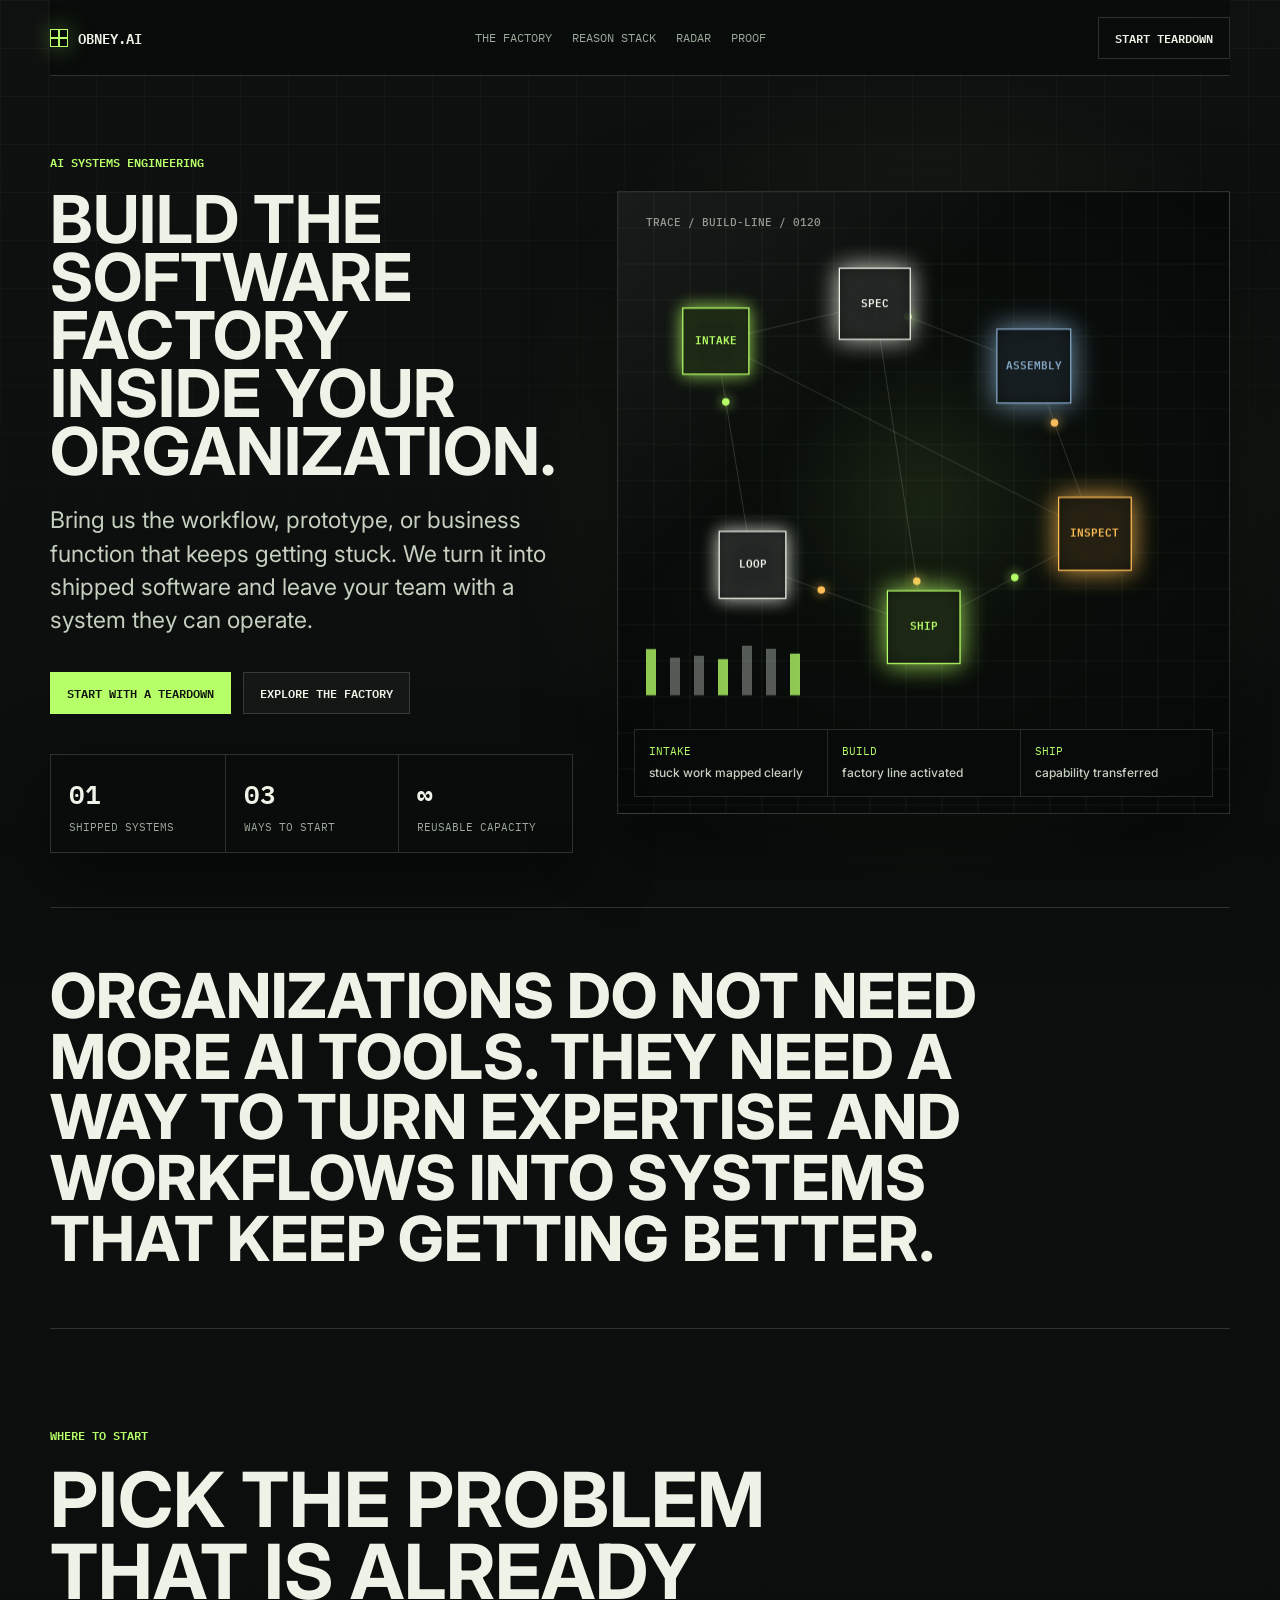
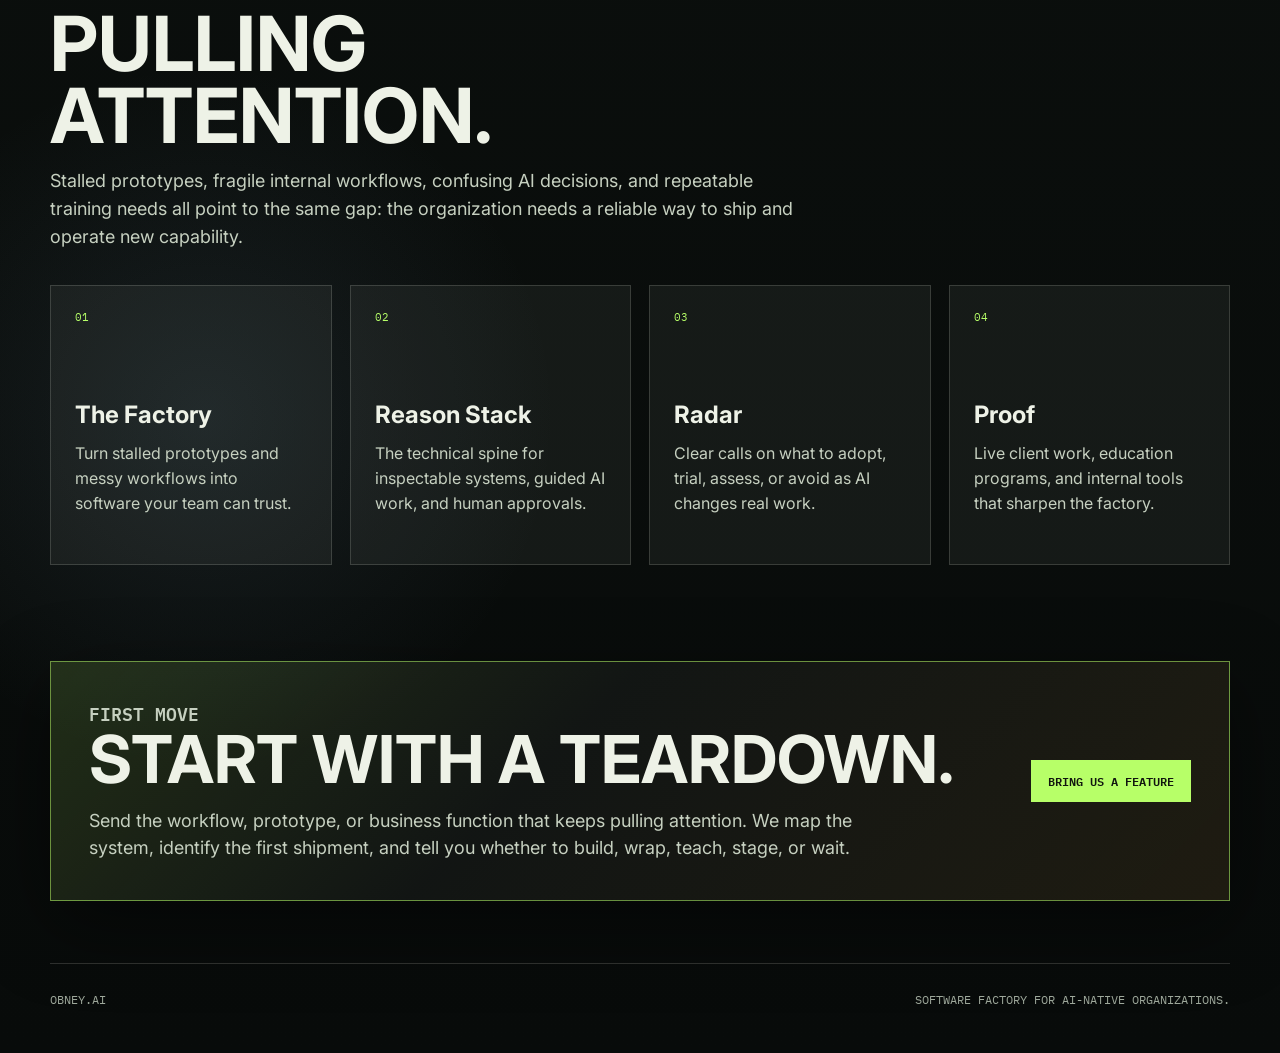
==== commit cec52ca8: "Clarify site copy" ====
--- a/index.html
+++ b/index.html
@@ -42,26 +42,26 @@
             <p class="eyebrow">AI systems engineering</p>
             <h1 id="hero-title">Build the software factory inside your organization.</h1>
             <p class="hero-lede">
-              obney.ai turns messy operational intent into durable software systems,
-              agent workflows, and the internal capacity to keep shipping after the
-              first build lands.
+              Bring us the workflow, prototype, or business function that keeps
+              getting stuck. We turn it into shipped software and leave your team
+              with a system they can operate.
             </p>
             <div class="hero-actions" aria-label="Hero actions">
               <a class="button primary" href="teardown.html">Start with a teardown</a>
               <a class="button secondary" href="factory.html">Explore the factory</a>
             </div>
-            <div class="signal-strip" aria-label="Obney operating model">
+            <div class="signal-strip" aria-label="Obney delivery model">
               <div>
                 <span class="signal-value">01</span>
-                <span class="signal-label">software factory</span>
+                <span class="signal-label">shipped systems</span>
               </div>
               <div>
                 <span class="signal-value">03</span>
-                <span class="signal-label">business engines</span>
+                <span class="signal-label">ways to start</span>
               </div>
               <div>
                 <span class="signal-value">∞</span>
-                <span class="signal-label">compounding loops</span>
+                <span class="signal-label">reusable capacity</span>
               </div>
             </div>
           </div>
@@ -71,7 +71,7 @@
             <div class="visual-console" aria-hidden="true">
               <div class="console-row">
                 <span>INTAKE</span>
-                <strong>intent translated into scope</strong>
+                <strong>stuck work mapped clearly</strong>
               </div>
               <div class="console-row">
                 <span>BUILD</span>
@@ -88,18 +88,18 @@
         <section class="section compact" aria-label="Positioning statement">
           <p class="statement">
             Organizations do not need more AI tools. They need a way to turn
-            expertise, workflows, and intent into systems that keep getting better.
+            expertise and workflows into systems that keep getting better.
           </p>
         </section>
 
         <section class="section" aria-labelledby="site-map-title">
           <div class="section-head">
-            <p class="eyebrow">Site map</p>
-            <h2 id="site-map-title">A lean front door with real rooms.</h2>
+            <p class="eyebrow">Where to start</p>
+            <h2 id="site-map-title">Pick the problem that is already pulling attention.</h2>
             <p>
-              The public site should give buyers a fast surface, then let deeper
-              readers step into the factory, the engineering core, the radar, and
-              proof from live work.
+              Stalled prototypes, fragile internal workflows, confusing AI decisions,
+              and repeatable training needs all point to the same gap: the organization
+              needs a reliable way to ship and operate new capability.
             </p>
           </div>
 
@@ -107,22 +107,22 @@
             <a class="page-card" href="factory.html">
               <span>01</span>
               <h3>The Factory</h3>
-              <p>How obney turns intent into shipped systems through specs, assembly, inspection, and loops.</p>
+              <p>Turn stalled prototypes and messy workflows into software your team can trust.</p>
             </a>
             <a class="page-card" href="reason-stack.html">
               <span>02</span>
               <h3>Reason Stack</h3>
-              <p>The substrate, workflow runtime, native agent interfaces, and operator surfaces under the promise.</p>
+              <p>The technical spine for inspectable systems, guided AI work, and human approvals.</p>
             </a>
             <a class="page-card" href="radar.html">
               <span>03</span>
               <h3>Radar</h3>
-              <p>An operator’s map for what to adopt, trial, assess, or hold as AI hits real organizations.</p>
+              <p>Clear calls on what to adopt, trial, assess, or avoid as AI changes real work.</p>
             </a>
             <a class="page-card" href="proof.html">
               <span>04</span>
               <h3>Proof</h3>
-              <p>Consulting as R&D, education as adoption wedge, subsidiaries as product-company spinouts.</p>
+              <p>Live client work, education programs, and internal tools that sharpen the factory.</p>
             </a>
           </div>
         </section>
@@ -134,7 +134,7 @@
             <p>
               Send the workflow, prototype, or business function that keeps pulling
               attention. We map the system, identify the first shipment, and tell you
-              what should be built, wrapped, taught, or left alone.
+              whether to build, wrap, teach, stage, or wait.
             </p>
           </div>
           <a class="button primary" href="teardown.html">Bring us a feature</a>
--- a/styles.css
+++ b/styles.css
@@ -196,7 +196,7 @@
 h1 {
   max-width: 720px;
   margin-bottom: 24px;
-  font-size: clamp(48px, 5.6vw, 66px);
+  font-size: 66px;
   line-height: 0.88;
   letter-spacing: 0;
   text-transform: uppercase;
@@ -205,7 +205,7 @@
 .hero-lede {
   max-width: 600px;
   color: var(--soft);
-  font-size: clamp(18px, 2vw, 23px);
+  font-size: 23px;
   line-height: 1.45;
 }
 
@@ -237,7 +237,7 @@
   display: block;
   margin-bottom: 7px;
   color: var(--text);
-  font-size: clamp(18px, 2.2vw, 26px);
+  font-size: 26px;
   font-weight: 600;
 }
 
@@ -329,7 +329,7 @@
 .page-hero p:not(.eyebrow) {
   width: min(720px, 100%);
   color: var(--soft);
-  font-size: clamp(18px, 2vw, 23px);
+  font-size: 23px;
   line-height: 1.45;
 }
 
@@ -341,7 +341,7 @@
   width: min(980px, 100%);
   margin: 0;
   color: var(--text);
-  font-size: clamp(30px, 5vw, 62px);
+  font-size: 62px;
   font-weight: 750;
   line-height: 0.98;
   text-transform: uppercase;
@@ -355,7 +355,7 @@
 .section-head h2,
 .teardown h2 {
   margin-bottom: 16px;
-  font-size: clamp(36px, 6vw, 76px);
+  font-size: 76px;
   line-height: 0.95;
   letter-spacing: 0;
   text-transform: uppercase;
@@ -539,7 +539,7 @@
 }
 
 .stack-layer strong {
-  font-size: clamp(18px, 2vw, 25px);
+  font-size: 25px;
   line-height: 1.12;
 }
 
@@ -642,7 +642,7 @@
 }
 
 .teardown h2 {
-  font-size: clamp(34px, 6vw, 66px);
+  font-size: 66px;
 }
 
 .teardown p {
@@ -714,27 +714,67 @@
 @media (max-width: 720px) {
   .site-shell,
   .footer {
-    width: min(100% - 22px, 1180px);
+    width: min(100% - 28px, 1180px);
   }
 
   .nav {
-    min-height: 66px;
-    gap: 12px;
+    display: grid;
+    grid-template-columns: minmax(0, 1fr) auto;
+    gap: 10px 12px;
+    min-height: 0;
+    padding: 12px 0 10px;
   }
 
   .nav-cta {
-    min-height: 38px;
-    padding: 0 10px;
+    min-height: 36px;
+    padding: 0 9px;
+    font-size: 10px;
+    white-space: nowrap;
+  }
+
+  .brand {
+    min-width: 0;
+    font-size: 12px;
+  }
+
+  .brand-mark {
+    width: 15px;
+    height: 15px;
+    flex: 0 0 auto;
+  }
+
+  .nav-links {
+    display: flex;
+    grid-column: 1 / -1;
+    justify-content: flex-start;
+    gap: 8px;
+    overflow-x: auto;
+    padding: 2px 0 4px;
+    scrollbar-width: none;
+  }
+
+  .nav-links::-webkit-scrollbar {
+    display: none;
+  }
+
+  .nav-links a {
+    flex: 0 0 auto;
+    min-height: 34px;
+    padding: 10px 11px;
+    border: 1px solid rgba(238, 242, 231, 0.12);
+    background: rgba(238, 242, 231, 0.035);
     font-size: 10px;
   }
 
   .hero {
     gap: 28px;
-    padding: 44px 0 34px;
+    padding: 34px 0 32px;
   }
 
   h1 {
-    font-size: clamp(44px, 15vw, 70px);
+    font-size: 48px;
+    line-height: 0.94;
+    overflow-wrap: anywhere;
   }
 
   .hero-lede,
@@ -746,6 +786,11 @@
 
   .hero-actions {
     display: grid;
+  }
+
+  .button {
+    width: 100%;
+    min-height: 46px;
   }
 
   .signal-strip,
@@ -770,15 +815,23 @@
   }
 
   .hero-visual {
-    min-height: 480px;
+    min-height: 390px;
+    aspect-ratio: 0.82;
   }
 
   #factory-canvas {
-    min-height: 480px;
+    min-height: 390px;
   }
 
   .visual-console {
     grid-template-columns: 1fr;
+    right: 10px;
+    bottom: 10px;
+    left: 10px;
+  }
+
+  .console-row {
+    padding: 10px 12px;
   }
 
   .console-row + .console-row {
@@ -787,11 +840,22 @@
   }
 
   .section {
-    padding: 72px 0;
+    padding: 58px 0;
   }
 
   .statement {
-    font-size: clamp(29px, 11vw, 48px);
+    font-size: 42px;
+    line-height: 1.02;
+  }
+
+  .section-head {
+    margin-bottom: 24px;
+  }
+
+  .section-head h2,
+  .teardown h2 {
+    font-size: 46px;
+    line-height: 1;
   }
 
   .process,
@@ -826,6 +890,80 @@
 
   .teardown {
     padding: 24px;
+  }
+
+  .page-card,
+  .feature-grid article,
+  .entry-panel,
+  .radar-board article {
+    min-height: 0;
+    padding: 20px;
+  }
+
+  .page-card span,
+  .feature-grid span,
+  .panel-index,
+  .status {
+    margin-bottom: 38px;
+  }
+
+  .process-step {
+    min-height: 0;
+    padding: 18px;
+  }
+
+  .process-step span {
+    margin-bottom: 34px;
+  }
+
+  .stack-layer {
+    min-height: 0;
+    padding: 18px;
+  }
+
+  .proof-metrics div {
+    min-height: 0;
+    gap: 10px;
+    padding: 18px;
+  }
+
+  .footer {
+    flex-direction: column;
+    padding: 22px 0 34px;
+  }
+}
+
+@media (max-width: 420px) {
+  .site-shell,
+  .footer {
+    width: min(100% - 22px, 1180px);
+  }
+
+  .nav-cta {
+    max-width: 132px;
+    white-space: normal;
+    line-height: 1.1;
+  }
+
+  h1 {
+    font-size: 38px;
+  }
+
+  .statement {
+    font-size: 34px;
+  }
+
+  .section-head h2,
+  .teardown h2 {
+    font-size: 36px;
+  }
+
+  .hero-visual {
+    min-height: 360px;
+  }
+
+  #factory-canvas {
+    min-height: 360px;
   }
 }
 
